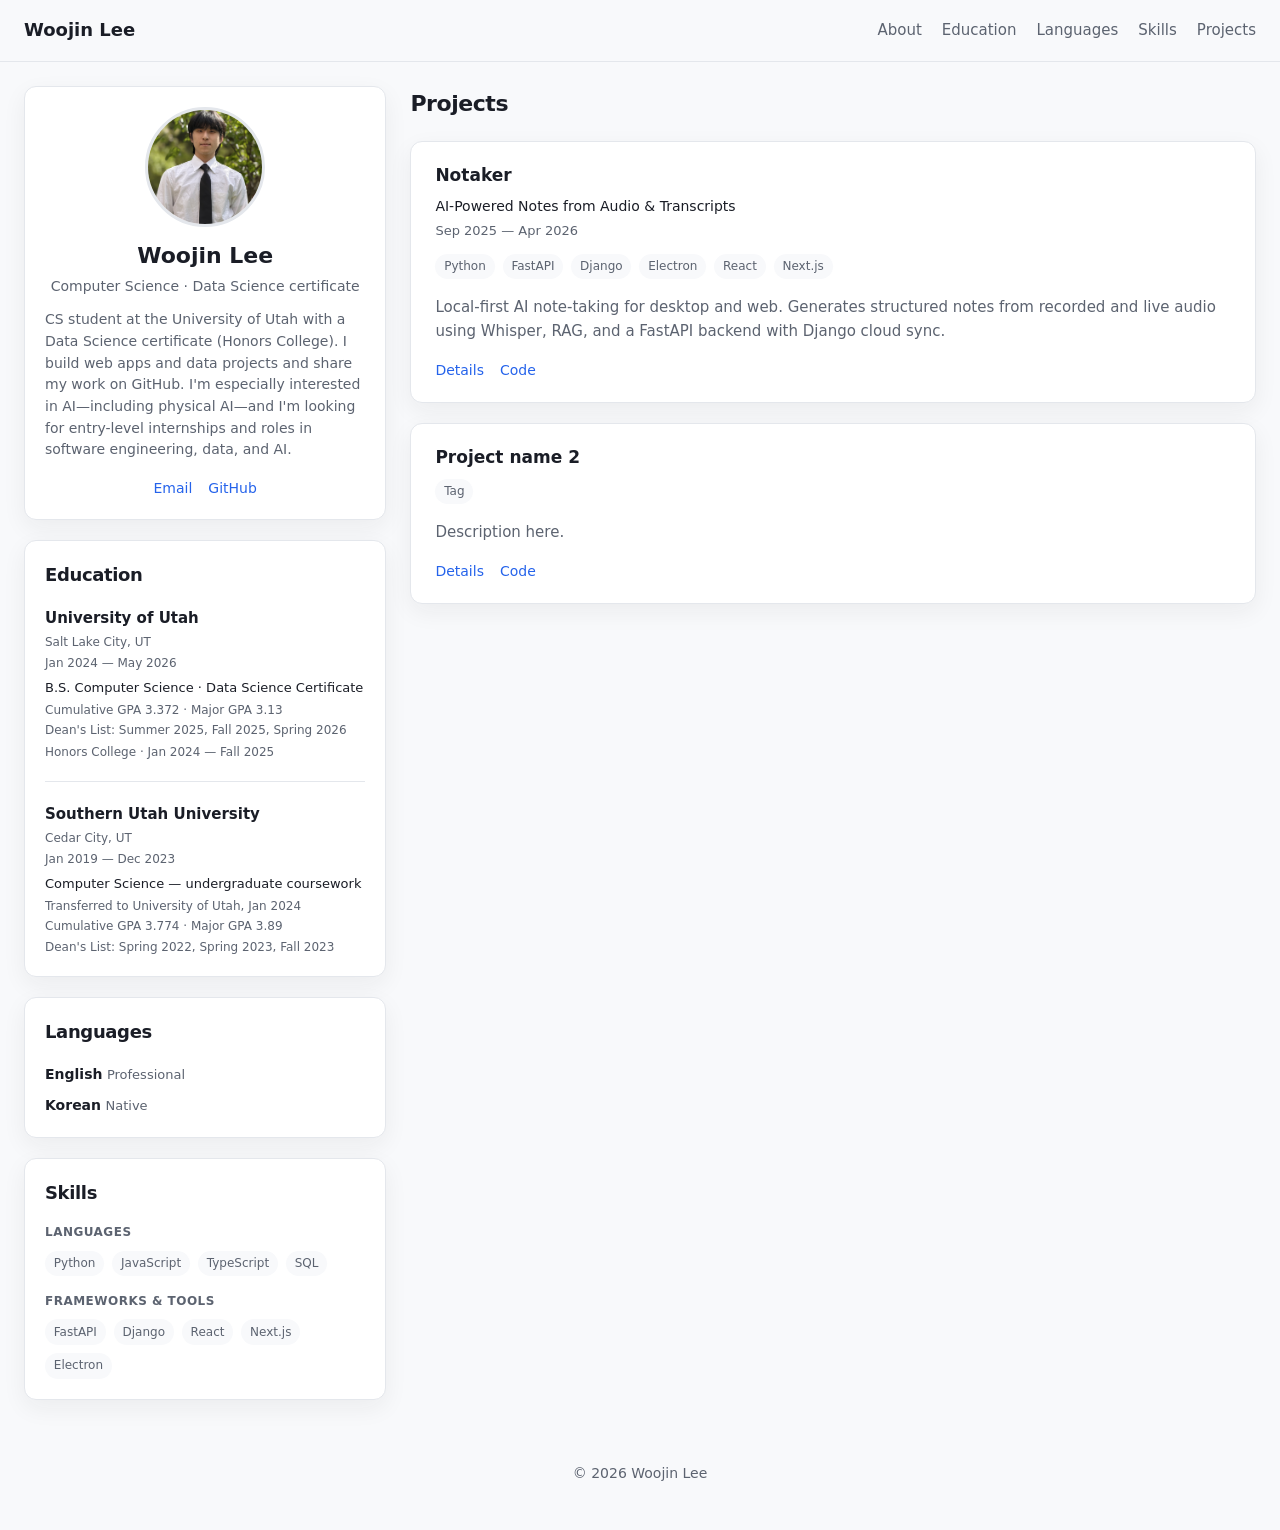
==== index.html @ ba4e92fb "Edit style of index page and add Notaker project" ====
<!DOCTYPE html>
<html lang="en">
<head>
  <meta charset="UTF-8">
  <meta name="viewport" content="width=device-width, initial-scale=1.0">
  <meta name="description" content="Woojin Lee — Portfolio">
  <title>Woojin Lee</title>
  <link rel="stylesheet" href="styles.css">
</head>
<body>
  <header class="site-header">
    <a class="site-name" href="#">Woojin Lee</a>
    <nav class="site-nav" aria-label="Main">
      <a href="#about">About</a>
      <a href="#education">Education</a>
      <a href="#languages">Languages</a>
      <a href="#skills">Skills</a>
      <a href="#projects">Projects</a>
    </nav>
  </header>

  <main class="portfolio-layout">
    <aside class="sidebar">
      <section id="about" class="panel hero" aria-labelledby="about-heading">
        <img
          class="profile-photo"
          src="assets/images/profile.jpeg"
          alt="Woojin Lee profile photo"
          width="120"
          height="120"
        >
        <div class="hero-text">
          <h1 id="about-heading">Woojin Lee</h1>
          <p class="tagline">
            Computer Science · Data Science certificate
          </p>
          <p class="about-bio">
            CS student at the University of Utah with a Data Science certificate (Honors College).
            I build web apps and data projects and share my work on GitHub. I'm especially interested
            in AI—including physical AI—and I'm looking for entry-level internships and roles in
            software engineering, data, and AI.
          </p>
          <div class="hero-links">
            <a href="mailto:leewoojin267@gmail.com">Email</a>
            <a href="https://github.com/UUjL" target="_blank" rel="noopener noreferrer">GitHub</a>
          </div>
        </div>
      </section>

      <section id="education" class="panel" aria-labelledby="education-heading">
        <h2 id="education-heading">Education</h2>
        <ul class="edu-list">
          <li class="edu-item">
            <div class="edu-item-header">
              <h3>University of Utah</h3>
              <p class="edu-aside">
                <span class="edu-location">Salt Lake City, UT</span>
                <span class="edu-dates">Jan 2024 — May 2026</span>
              </p>
            </div>
            <p class="edu-degree">
              B.S. Computer Science · Data Science Certificate
            </p>
            <p class="edu-meta">
              Cumulative GPA 3.372 · Major GPA 3.13
            </p>
            <p class="edu-meta">
              Dean's List: Summer 2025, Fall 2025, Spring 2026
            </p>
            <p class="edu-meta edu-sub">
              Honors College · Jan 2024 — Fall 2025
            </p>
          </li>

          <li class="edu-item">
            <div class="edu-item-header">
              <h3>Southern Utah University</h3>
              <p class="edu-aside">
                <span class="edu-location">Cedar City, UT</span>
                <span class="edu-dates">Jan 2019 — Dec 2023</span>
              </p>
            </div>
            <p class="edu-degree">
              Computer Science — undergraduate coursework
            </p>
            <p class="edu-meta edu-sub">
              Transferred to University of Utah, Jan 2024
            </p>
            <p class="edu-meta">
              Cumulative GPA 3.774 · Major GPA 3.89
            </p>
            <p class="edu-meta">
              Dean's List: Spring 2022, Spring 2023, Fall 2023
            </p>
          </li>
        </ul>
      </section>

      <section id="languages" class="panel" aria-labelledby="languages-heading">
        <h2 id="languages-heading">Languages</h2>
        <ul class="tag-list">
          <li><span class="tag">English</span> <span class="tag-detail">Professional</span></li>
          <li><span class="tag">Korean</span> <span class="tag-detail">Native</span></li>
        </ul>
      </section>

      <section id="skills" class="panel" aria-labelledby="skills-heading">
        <h2 id="skills-heading">Skills</h2>
        <div class="skills-groups">
          <div class="skills-group">
            <h3 class="skills-label">Languages</h3>
            <div class="project-tags">
              <span>Python</span>
              <span>JavaScript</span>
              <span>TypeScript</span>
              <span>SQL</span>
            </div>
          </div>
          <div class="skills-group">
            <h3 class="skills-label">Frameworks &amp; tools</h3>
            <div class="project-tags">
              <span>FastAPI</span>
              <span>Django</span>
              <span>React</span>
              <span>Next.js</span>
              <span>Electron</span>
            </div>
          </div>
        </div>
      </section>
    </aside>

    <section id="projects" class="projects-column" aria-labelledby="projects-heading">
      <h2 id="projects-heading">Projects</h2>
      <div class="project-list">
        <article class="project-card">
          <h3><a href="projects/notaker.html">Notaker</a></h3>
          <p class="project-subtitle">AI-Powered Notes from Audio &amp; Transcripts</p>
          <p class="project-dates">Sep 2025 — Apr 2026</p>
          <div class="project-tags">
            <span>Python</span>
            <span>FastAPI</span>
            <span>Django</span>
            <span>Electron</span>
            <span>React</span>
            <span>Next.js</span>
          </div>
          <p>
            Local-first AI note-taking for desktop and web. Generates structured notes from
            recorded and live audio using Whisper, RAG, and a FastAPI backend with Django cloud sync.
          </p>
          <div class="project-links">
            <a href="projects/notaker.html">Details</a>
            <a href="https://github.com/UUjL" target="_blank" rel="noopener noreferrer">Code</a>
          </div>
        </article>

        <article class="project-card">
          <h3>Project name 2</h3>
          <div class="project-tags">
            <span>Tag</span>
          </div>
          <p>Description here.</p>
          <div class="project-links">
            <a href="#">Details</a>
            <a href="#" target="_blank" rel="noopener noreferrer">Code</a>
          </div>
        </article>
      </div>
    </section>
  </main>

  <footer class="site-footer">
    <p>© 2026 Woojin Lee</p>
  </footer>
</body>
</html>
---- styles.css ----
*,
*::before,
*::after {
  box-sizing: border-box;
}

:root {
  --bg: #f8f9fb;
  --surface: #ffffff;
  --text: #1a1d26;
  --muted: #5c6370;
  --accent: #2563eb;
  --border: #e4e7ec;
  --shadow: 0 8px 24px rgba(26, 29, 38, 0.06);
  --radius: 12px;
  --max-width: 1280px;
}

html {
  scroll-behavior: smooth;
}

body {
  margin: 0;
  font-family: system-ui, -apple-system, "Segoe UI", Roboto, sans-serif;
  line-height: 1.6;
  color: var(--text);
  background: var(--bg);
}

a {
  color: var(--accent);
  text-decoration: none;
}

a:hover {
  text-decoration: underline;
}

img {
  max-width: 100%;
  height: auto;
  display: block;
}

/* Header: name top-left */
.site-header {
  position: sticky;
  top: 0;
  z-index: 10;
  display: flex;
  align-items: center;
  justify-content: space-between;
  gap: 1rem;
  padding: 1rem 1.5rem;
  background: rgba(248, 249, 251, 0.9);
  backdrop-filter: blur(8px);
  border-bottom: 1px solid var(--border);
}

.site-name {
  font-size: 1.125rem;
  font-weight: 700;
  color: var(--text);
  text-decoration: none;
}

.site-name:hover {
  text-decoration: none;
  color: var(--accent);
}

.site-nav {
  display: flex;
  flex-wrap: wrap;
  gap: 0.5rem 1.25rem;
  font-size: 0.9375rem;
}

.site-nav a {
  color: var(--muted);
  text-decoration: none;
}

.site-nav a:hover {
  color: var(--text);
  text-decoration: none;
}

/* Two-column layout: sidebar ~30% · projects ~70% */
.portfolio-layout {
  display: grid;
  grid-template-columns: minmax(0, 3fr) minmax(0, 7fr);
  gap: 1.5rem;
  align-items: start;
  max-width: var(--max-width);
  margin: 0 auto;
  padding: 1.5rem 1.5rem 3rem;
}

.sidebar {
  display: flex;
  flex-direction: column;
  gap: 1.25rem;
  min-width: 0;
}

.panel {
  padding: 1.25rem;
  background: var(--surface);
  border: 1px solid var(--border);
  border-radius: var(--radius);
  box-shadow: var(--shadow);
}

.panel h2 {
  margin: 0 0 1rem;
  font-size: 1.125rem;
  letter-spacing: -0.02em;
}

.projects-column h2 {
  margin: 0 0 1.25rem;
  font-size: 1.375rem;
  letter-spacing: -0.02em;
}

/* About (sidebar) */
.hero {
  display: flex;
  flex-direction: column;
  align-items: center;
  text-align: center;
}

.profile-photo {
  width: 120px;
  height: 120px;
  object-fit: cover;
  border-radius: 50%;
  border: 3px solid var(--border);
  background: #e8eaef;
  margin-bottom: 1rem;
}

.hero-text h1 {
  margin: 0 0 0.35rem;
  font-size: 1.375rem;
  line-height: 1.2;
}

.hero-text .tagline {
  margin: 0 0 0.75rem;
  color: var(--muted);
  font-size: 0.875rem;
}

.about-bio {
  margin: 0 0 1rem;
  font-size: 0.875rem;
  line-height: 1.55;
  color: var(--muted);
  text-align: left;
}

.hero-links {
  display: flex;
  flex-wrap: wrap;
  justify-content: center;
  gap: 0.75rem 1rem;
  font-size: 0.875rem;
}

/* Education */
.edu-list {
  list-style: none;
  margin: 0;
  padding: 0;
  display: flex;
  flex-direction: column;
  gap: 1.25rem;
}

.edu-item {
  padding: 0;
  background: transparent;
  border: none;
  border-radius: 0;
}

.edu-item + .edu-item {
  padding-top: 1.25rem;
  border-top: 1px solid var(--border);
}

.edu-item-header {
  display: flex;
  flex-direction: column;
  align-items: flex-start;
  gap: 0.2rem;
  margin-bottom: 0.35rem;
}

.edu-item h3 {
  margin: 0;
  font-size: 0.9375rem;
}

.edu-aside {
  margin: 0;
  display: flex;
  flex-direction: column;
  gap: 0.1rem;
  font-size: 0.75rem;
  color: var(--muted);
  text-align: left;
}

.edu-location::after {
  content: none;
}

.edu-degree {
  margin: 0 0 0.25rem;
  font-size: 0.8125rem;
  line-height: 1.45;
}

.edu-meta {
  margin: 0;
  color: var(--muted);
  font-size: 0.75rem;
  line-height: 1.45;
}

.edu-meta + .edu-meta {
  margin-top: 0.2rem;
}

.edu-meta.edu-sub {
  margin-top: 0.25rem;
  font-size: 0.75rem;
}

/* Languages */
.tag-list {
  list-style: none;
  margin: 0;
  padding: 0;
  display: flex;
  flex-direction: column;
  gap: 0.5rem;
}

.tag-list li {
  font-size: 0.875rem;
}

.tag-list .tag {
  font-weight: 600;
  color: var(--text);
}

.tag-list .tag-detail {
  color: var(--muted);
  font-size: 0.8125rem;
}

/* Skills */
.skills-groups {
  display: flex;
  flex-direction: column;
  gap: 1rem;
}

.skills-label {
  margin: 0 0 0.5rem;
  font-size: 0.75rem;
  font-weight: 600;
  text-transform: uppercase;
  letter-spacing: 0.04em;
  color: var(--muted);
}

.skills-group .project-tags {
  margin-bottom: 0;
}

/* Projects column */
.projects-column {
  min-width: 0;
}

.project-list {
  display: flex;
  flex-direction: column;
  gap: 1.25rem;
}

.project-card {
  display: flex;
  flex-direction: column;
  padding: 1.25rem 1.5rem;
  background: var(--surface);
  border: 1px solid var(--border);
  border-radius: var(--radius);
  box-shadow: var(--shadow);
  transition: transform 0.15s ease, box-shadow 0.15s ease;
}

.project-card:hover {
  transform: translateY(-2px);
  box-shadow: 0 12px 28px rgba(26, 29, 38, 0.08);
}

.project-card h3 {
  margin: 0 0 0.5rem;
  font-size: 1.0625rem;
}

.project-card h3 a {
  color: inherit;
  text-decoration: none;
}

.project-card h3 a:hover {
  color: var(--accent);
}

.project-card .project-subtitle {
  margin: 0 0 0.25rem;
  font-size: 0.875rem;
  color: var(--text);
  line-height: 1.4;
}

.project-card .project-dates {
  margin: 0 0 0.75rem;
  font-size: 0.8125rem;
  color: var(--muted);
}

/* Project detail pages */
.project-page {
  max-width: 720px;
}

.project-page .back-link {
  display: inline-block;
  margin-bottom: 1.5rem;
  font-size: 0.9375rem;
  color: var(--muted);
}

.project-page .back-link:hover {
  color: var(--accent);
}

.project-page h1 {
  margin: 0 0 0.5rem;
  font-size: 1.75rem;
}

.project-page .project-lead {
  margin: 0 0 0.35rem;
  color: var(--muted);
  font-size: 1.05rem;
}

.project-page .project-dates {
  margin: 0 0 1.25rem;
  font-size: 0.875rem;
  color: var(--muted);
}

.project-page .project-tags {
  margin-bottom: 2rem;
}

.project-page section h2 {
  font-size: 1.125rem;
  margin: 0 0 0.75rem;
}

.project-page section {
  margin-bottom: 2rem;
}

.project-page section p {
  margin: 0 0 0.75rem;
}

.project-page section p:last-child {
  margin-bottom: 0;
}

.project-page section ul {
  margin: 0;
  padding-left: 1.25rem;
  color: var(--muted);
  font-size: 0.9375rem;
}

.project-page section li + li {
  margin-top: 0.35rem;
}

.project-card p {
  margin: 0 0 1rem;
  flex: 1;
  color: var(--muted);
  font-size: 0.9375rem;
}

.project-tags {
  display: flex;
  flex-wrap: wrap;
  gap: 0.5rem;
  margin-bottom: 1rem;
}

.project-tags span {
  padding: 0.2rem 0.55rem;
  font-size: 0.75rem;
  color: var(--muted);
  background: var(--bg);
  border-radius: 999px;
}

.project-links {
  display: flex;
  gap: 1rem;
  font-size: 0.875rem;
  margin-top: auto;
}

.site-footer {
  max-width: var(--max-width);
  margin: 0 auto;
  padding: 0 1.5rem 2rem;
  text-align: center;
  color: var(--muted);
  font-size: 0.875rem;
}

@media (max-width: 900px) {
  .portfolio-layout {
    grid-template-columns: 1fr;
  }

  .site-header {
    flex-direction: column;
    align-items: flex-start;
  }
}

@media (max-width: 600px) {
  .portfolio-layout {
    padding: 1rem 1rem 2.5rem;
  }

  .site-nav {
    gap: 0.35rem 0.75rem;
    font-size: 0.875rem;
  }
}
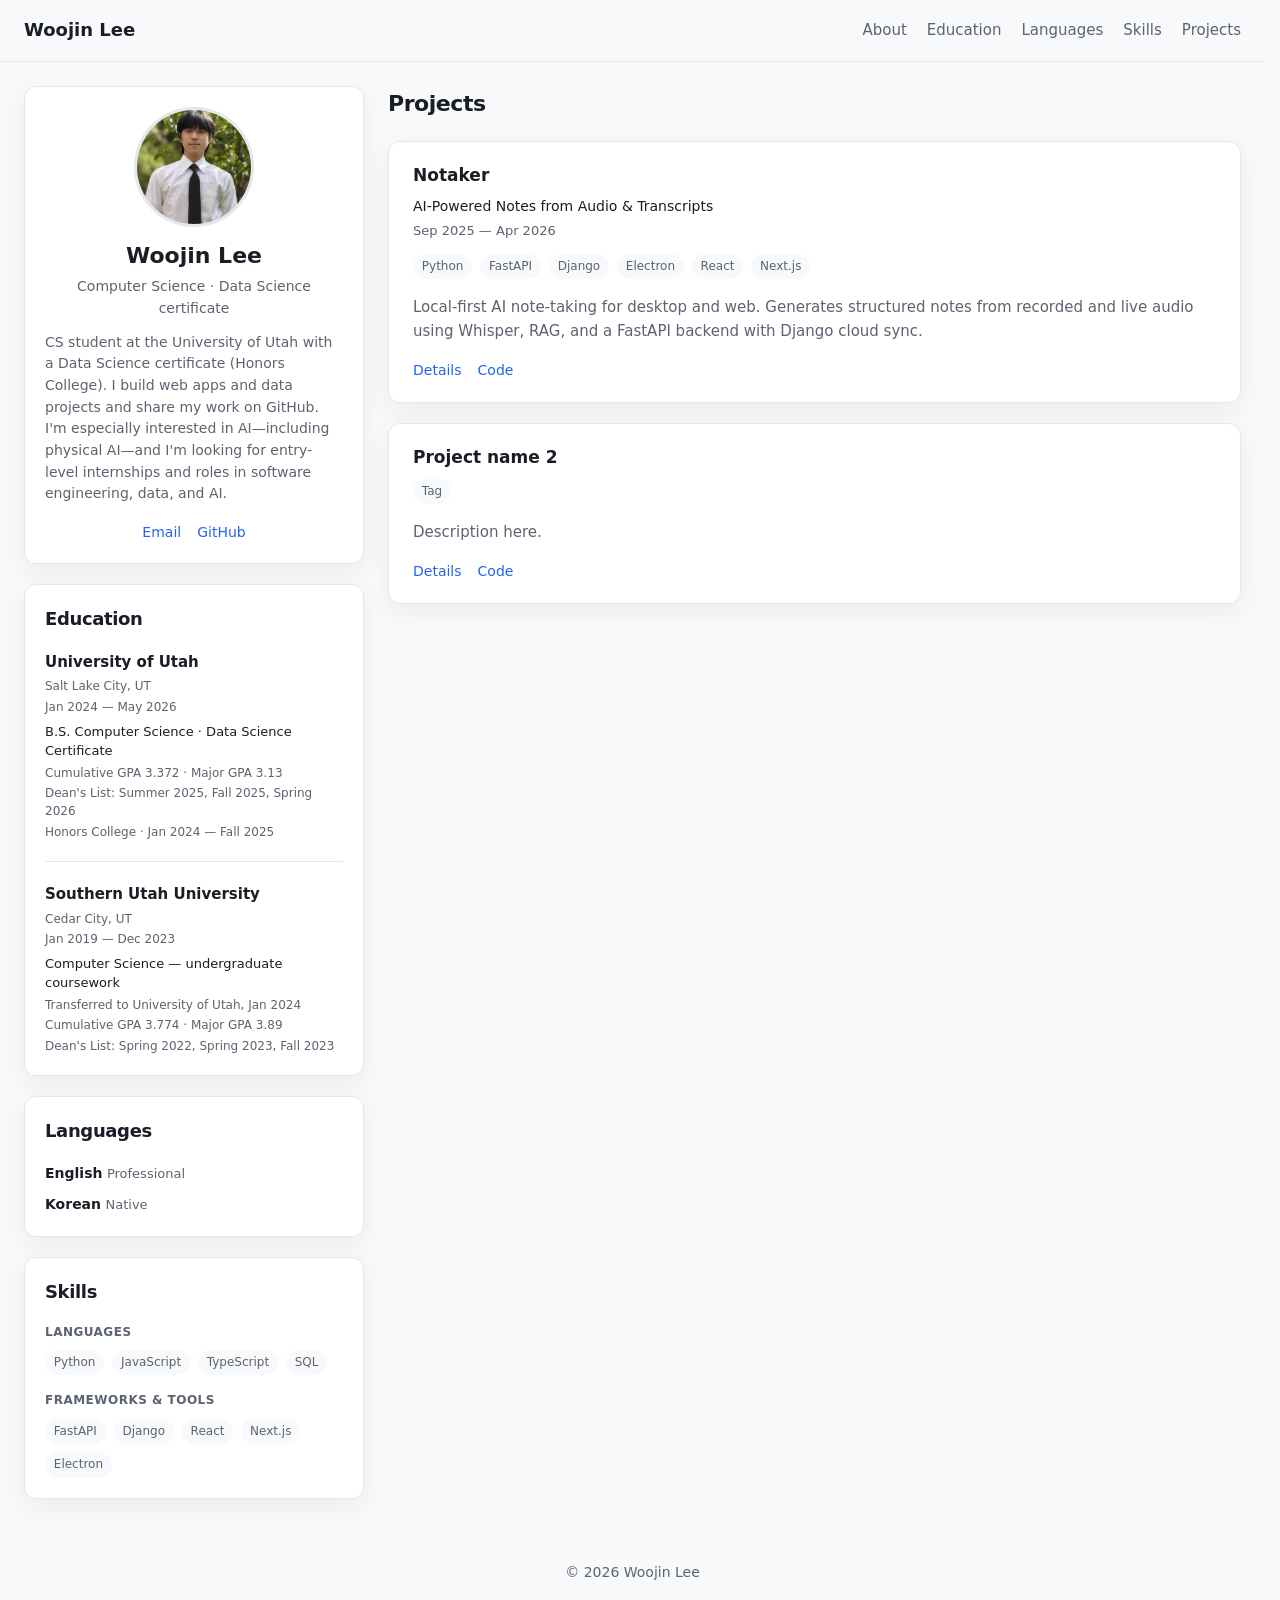
==== commit 1f88c0b2: "fix window bug v1" ====
--- a/index.html
+++ b/index.html
@@ -5,7 +5,7 @@
   <meta name="viewport" content="width=device-width, initial-scale=1.0">
   <meta name="description" content="Woojin Lee — Portfolio">
   <title>Woojin Lee</title>
-  <link rel="stylesheet" href="styles.css">
+  <link rel="stylesheet" href="styles.css?v=2">
 </head>
 <body>
   <header class="site-header">
--- a/styles.css
+++ b/styles.css
@@ -14,18 +14,32 @@
   --shadow: 0 8px 24px rgba(26, 29, 38, 0.06);
   --radius: 12px;
   --max-width: 1280px;
+  --sidebar-width: 340px;
 }
 
 html {
   scroll-behavior: smooth;
+  /* Windows: reserve scrollbar space so 30/70 grid doesn't shift */
+  scrollbar-gutter: stable;
 }
 
 body {
   margin: 0;
-  font-family: system-ui, -apple-system, "Segoe UI", Roboto, sans-serif;
+  overflow-x: hidden;
+  font-family:
+    system-ui,
+    -apple-system,
+    BlinkMacSystemFont,
+    "Segoe UI",
+    Roboto,
+    "Helvetica Neue",
+    Arial,
+    sans-serif;
   line-height: 1.6;
   color: var(--text);
   background: var(--bg);
+  -webkit-text-size-adjust: 100%;
+  text-size-adjust: 100%;
 }
 
 a {
@@ -87,18 +101,22 @@
   text-decoration: none;
 }
 
-/* Two-column layout: sidebar ~30% · projects ~70% */
+/* Two-column layout: fixed sidebar + fluid projects (stable on Windows) */
 .portfolio-layout {
-  display: grid;
-  grid-template-columns: minmax(0, 3fr) minmax(0, 7fr);
+  display: flex;
+  flex-direction: row;
+  align-items: flex-start;
   gap: 1.5rem;
-  align-items: start;
+  width: 100%;
   max-width: var(--max-width);
   margin: 0 auto;
   padding: 1.5rem 1.5rem 3rem;
 }
 
 .sidebar {
+  flex: 0 0 var(--sidebar-width);
+  width: var(--sidebar-width);
+  max-width: 100%;
   display: flex;
   flex-direction: column;
   gap: 1.25rem;
@@ -161,6 +179,7 @@
   line-height: 1.55;
   color: var(--muted);
   text-align: left;
+  overflow-wrap: break-word;
 }
 
 .hero-links {
@@ -288,7 +307,9 @@
 
 /* Projects column */
 .projects-column {
+  flex: 1 1 0;
   min-width: 0;
+  width: 0; /* flex overflow fix for Chrome/Edge on Windows */
 }
 
 .project-list {
@@ -417,6 +438,7 @@
   flex-wrap: wrap;
   gap: 0.5rem;
   margin-bottom: 1rem;
+  overflow-wrap: anywhere;
 }
 
 .project-tags span {
@@ -443,9 +465,20 @@
   font-size: 0.875rem;
 }
 
-@media (max-width: 900px) {
+@media (max-width: 960px) {
   .portfolio-layout {
-    grid-template-columns: 1fr;
+    flex-direction: column;
+  }
+
+  .sidebar {
+    flex: 1 1 auto;
+    width: 100%;
+    max-width: none;
+  }
+
+  .projects-column {
+    flex: 1 1 auto;
+    width: 100%;
   }
 
   .site-header {
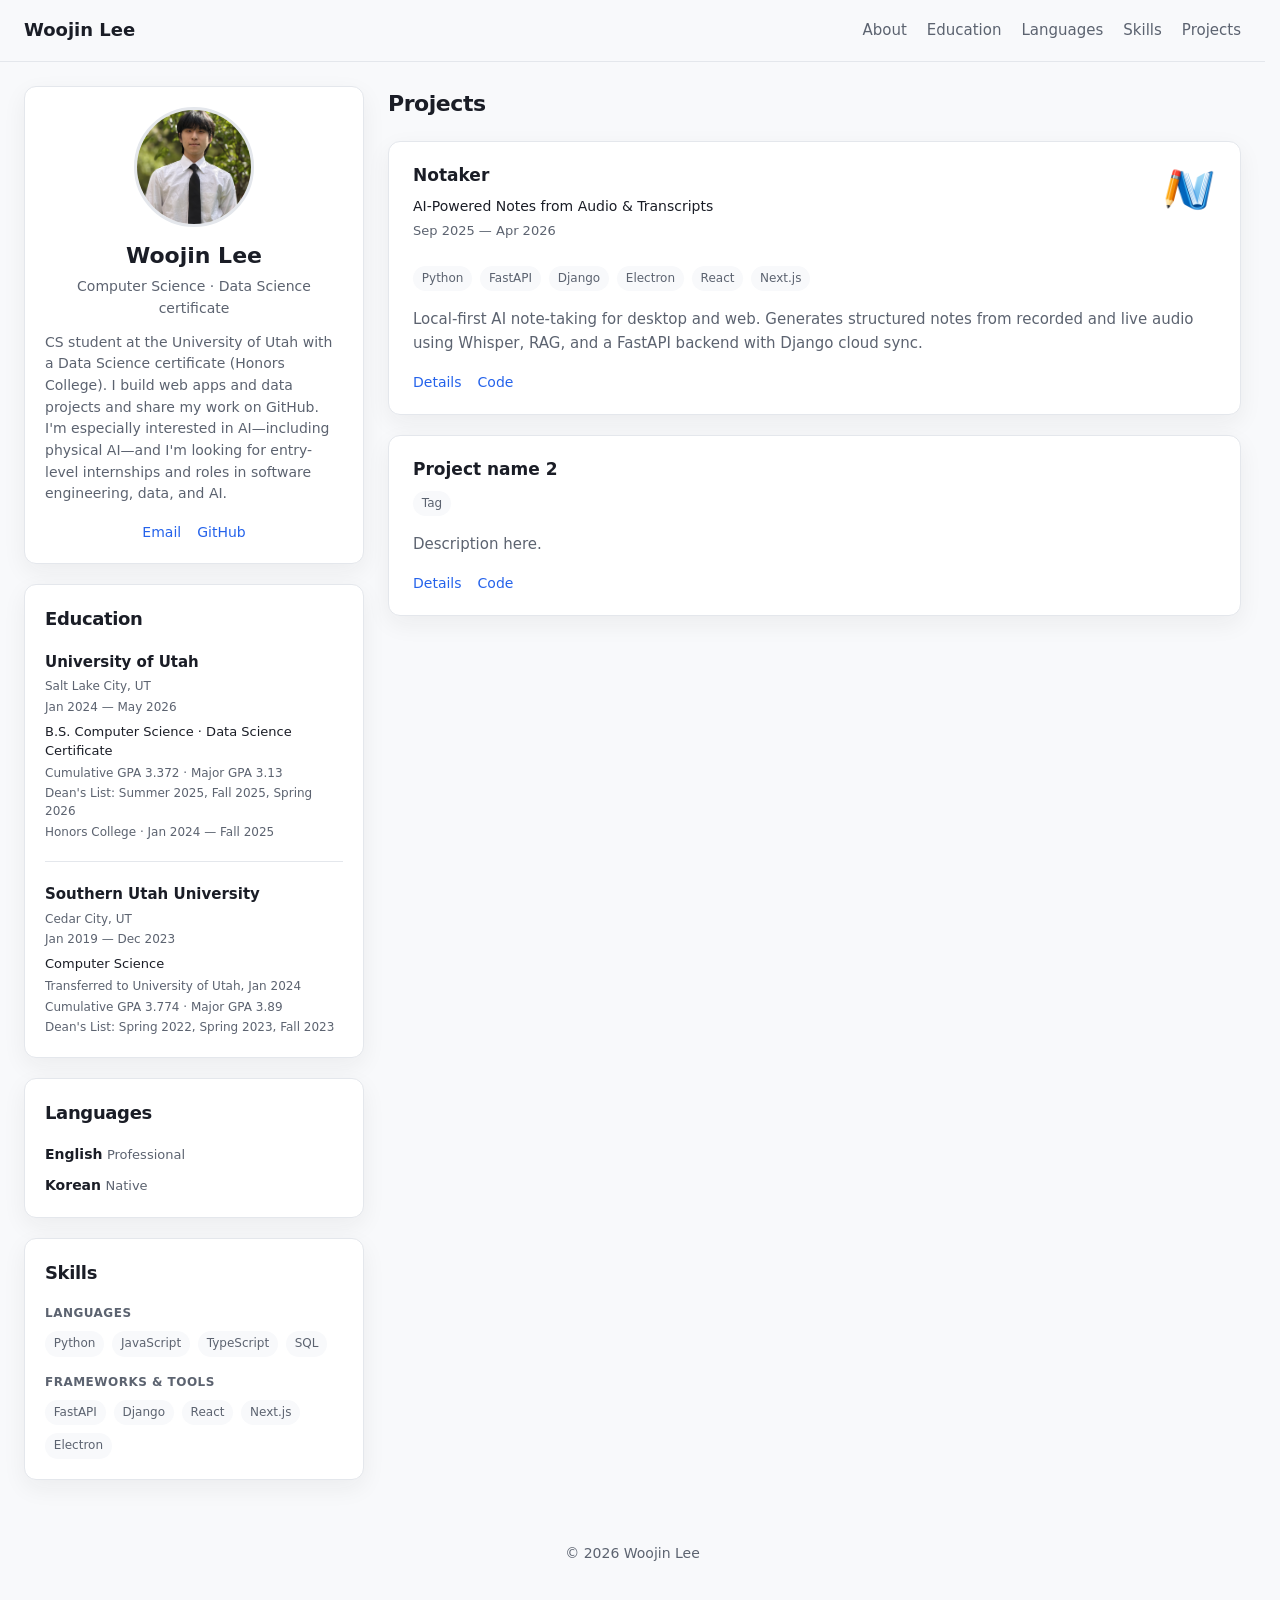
==== commit 4276d7bd: "Add notaker project logo" ====
--- a/index.html
+++ b/index.html
@@ -5,7 +5,7 @@
   <meta name="viewport" content="width=device-width, initial-scale=1.0">
   <meta name="description" content="Woojin Lee — Portfolio">
   <title>Woojin Lee</title>
-  <link rel="stylesheet" href="styles.css?v=2">
+  <link rel="stylesheet" href="styles.css">
 </head>
 <body>
   <header class="site-header">
@@ -81,7 +81,7 @@
               </p>
             </div>
             <p class="edu-degree">
-              Computer Science — undergraduate coursework
+              Computer Science
             </p>
             <p class="edu-meta edu-sub">
               Transferred to University of Utah, Jan 2024
@@ -134,9 +134,20 @@
       <h2 id="projects-heading">Projects</h2>
       <div class="project-list">
         <article class="project-card">
-          <h3><a href="projects/notaker.html">Notaker</a></h3>
-          <p class="project-subtitle">AI-Powered Notes from Audio &amp; Transcripts</p>
-          <p class="project-dates">Sep 2025 — Apr 2026</p>
+          <div class="project-card-header">
+            <div class="project-card-title">
+              <h3><a href="projects/notaker.html">Notaker</a></h3>
+              <p class="project-subtitle">AI-Powered Notes from Audio &amp; Transcripts</p>
+              <p class="project-dates">Sep 2025 — Apr 2026</p>
+            </div>
+            <img
+              class="project-logo"
+              src="assets/images/notaker-logo.png"
+              alt="Notaker logo"
+              width="56"
+              height="56"
+            >
+          </div>
           <div class="project-tags">
             <span>Python</span>
             <span>FastAPI</span>
@@ -173,5 +184,23 @@
   <footer class="site-footer">
     <p>© 2026 Woojin Lee</p>
   </footer>
+
+  <script>
+    (function () {
+      var header = document.querySelector(".site-header");
+      if (!header) return;
+      function setHeaderOffset() {
+        document.documentElement.style.setProperty(
+          "--header-height",
+          header.offsetHeight + "px"
+        );
+      }
+      setHeaderOffset();
+      window.addEventListener("resize", setHeaderOffset);
+      if (document.fonts && document.fonts.ready) {
+        document.fonts.ready.then(setHeaderOffset);
+      }
+    })();
+  </script>
 </body>
 </html>
--- a/styles.css
+++ b/styles.css
@@ -15,10 +15,13 @@
   --radius: 12px;
   --max-width: 1280px;
   --sidebar-width: 340px;
+  --header-height: 56px; /* fallback; JS sets exact .site-header height */
 }
 
 html {
   scroll-behavior: smooth;
+  /* Anchor links: offset = top bar height only (set in JS) */
+  scroll-padding-top: var(--header-height);
   /* Windows: reserve scrollbar space so 30/70 grid doesn't shift */
   scrollbar-gutter: stable;
 }
@@ -329,6 +332,36 @@
   transition: transform 0.15s ease, box-shadow 0.15s ease;
 }
 
+.project-card-header {
+  display: flex;
+  align-items: flex-start;
+  justify-content: space-between;
+  gap: 1rem;
+  margin-bottom: 0.75rem;
+}
+
+.project-card-title {
+  flex: 1;
+  min-width: 0;
+}
+
+.project-card-header .project-subtitle,
+.project-card-header .project-dates {
+  margin-bottom: 0.25rem;
+}
+
+.project-card-header .project-dates {
+  margin-bottom: 0;
+}
+
+.project-logo {
+  flex-shrink: 0;
+  width: 56px;
+  height: 56px;
+  object-fit: contain;
+  border-radius: 10px;
+}
+
 .project-card:hover {
   transform: translateY(-2px);
   box-shadow: 0 12px 28px rgba(26, 29, 38, 0.08);
@@ -375,6 +408,27 @@
 
 .project-page .back-link:hover {
   color: var(--accent);
+}
+
+.project-page-header {
+  display: flex;
+  align-items: flex-start;
+  justify-content: space-between;
+  gap: 1.25rem;
+  margin-bottom: 1.25rem;
+}
+
+.project-page-header .project-lead {
+  margin-bottom: 0.35rem;
+}
+
+.project-page-header .project-dates {
+  margin-bottom: 0;
+}
+
+.project-logo--lg {
+  width: 72px;
+  height: 72px;
 }
 
 .project-page h1 {
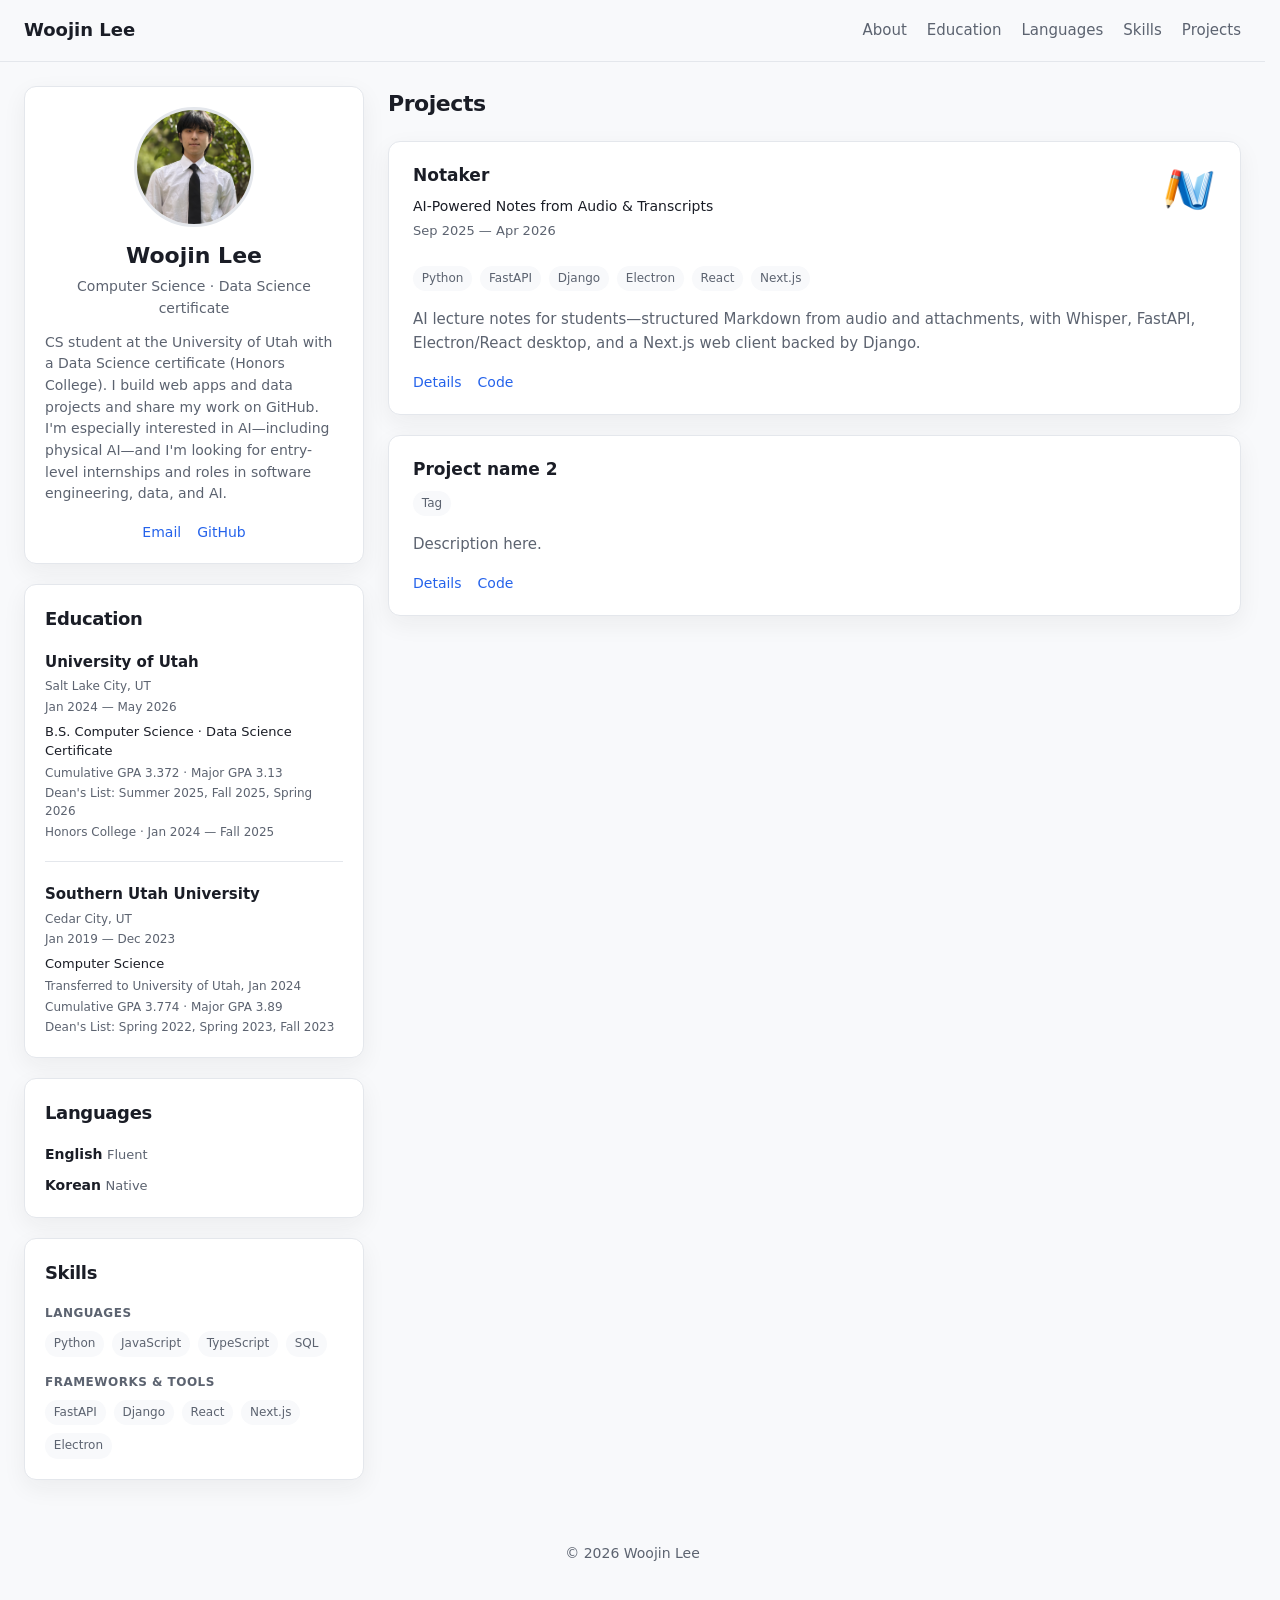
==== commit c91661c0: "Notaker projet summary" ====
--- a/index.html
+++ b/index.html
@@ -99,7 +99,7 @@
       <section id="languages" class="panel" aria-labelledby="languages-heading">
         <h2 id="languages-heading">Languages</h2>
         <ul class="tag-list">
-          <li><span class="tag">English</span> <span class="tag-detail">Professional</span></li>
+          <li><span class="tag">English</span> <span class="tag-detail">Fluent</span></li>
           <li><span class="tag">Korean</span> <span class="tag-detail">Native</span></li>
         </ul>
       </section>
@@ -157,8 +157,8 @@
             <span>Next.js</span>
           </div>
           <p>
-            Local-first AI note-taking for desktop and web. Generates structured notes from
-            recorded and live audio using Whisper, RAG, and a FastAPI backend with Django cloud sync.
+            AI lecture notes for students—structured Markdown from audio and attachments, with
+            Whisper, FastAPI, Electron/React desktop, and a Next.js web client backed by Django.
           </p>
           <div class="project-links">
             <a href="projects/notaker.html">Details</a>
--- a/styles.css
+++ b/styles.css
@@ -333,15 +333,14 @@
 }
 
 .project-card-header {
-  display: flex;
-  align-items: flex-start;
-  justify-content: space-between;
+  display: grid;
+  grid-template-columns: minmax(0, 1fr) auto;
+  align-items: start;
   gap: 1rem;
   margin-bottom: 0.75rem;
 }
 
 .project-card-title {
-  flex: 1;
   min-width: 0;
 }
 
@@ -355,9 +354,12 @@
 }
 
 .project-logo {
-  flex-shrink: 0;
+  grid-column: 2;
+  grid-row: 1;
+  justify-self: end;
   width: 56px;
   height: 56px;
+  max-width: 56px; /* override global img { max-width: 100% } — fixes Safari/Mac wrap */
   object-fit: contain;
   border-radius: 10px;
 }
@@ -396,12 +398,22 @@
 
 /* Project detail pages */
 .project-page {
-  max-width: 720px;
+  max-width: 800px;
+  margin: 0 auto;
+  padding: 1.5rem 1.5rem 4rem;
+}
+
+.project-page-card {
+  padding: 2rem 2.25rem;
+  background: var(--surface);
+  border: 1px solid var(--border);
+  border-radius: var(--radius);
+  box-shadow: var(--shadow);
 }
 
 .project-page .back-link {
   display: inline-block;
-  margin-bottom: 1.5rem;
+  margin-bottom: 1.25rem;
   font-size: 0.9375rem;
   color: var(--muted);
 }
@@ -411,11 +423,19 @@
 }
 
 .project-page-header {
-  display: flex;
-  align-items: flex-start;
-  justify-content: space-between;
+  display: grid;
+  grid-template-columns: minmax(0, 1fr) auto;
+  align-items: start;
   gap: 1.25rem;
-  margin-bottom: 1.25rem;
+  margin-bottom: 1.5rem;
+  padding-bottom: 1.5rem;
+  border-bottom: 1px solid var(--border);
+}
+
+.project-page-header .project-logo {
+  grid-column: 2;
+  grid-row: 1;
+  justify-self: end;
 }
 
 .project-page-header .project-lead {
@@ -429,6 +449,7 @@
 .project-logo--lg {
   width: 72px;
   height: 72px;
+  max-width: 72px;
 }
 
 .project-page h1 {
@@ -448,36 +469,116 @@
   color: var(--muted);
 }
 
-.project-page .project-tags {
+.project-page-card .project-tags {
   margin-bottom: 2rem;
 }
 
-.project-page section h2 {
+.project-page-section h2 {
   font-size: 1.125rem;
+  font-weight: 600;
   margin: 0 0 0.75rem;
-}
-
-.project-page section {
-  margin-bottom: 2rem;
-}
-
-.project-page section p {
+  color: var(--text);
+}
+
+.project-page-section {
+  margin-bottom: 1.75rem;
+}
+
+.project-page-section:last-of-type {
+  margin-bottom: 0;
+}
+
+.project-page-section p {
   margin: 0 0 0.75rem;
-}
-
-.project-page section p:last-child {
+  color: var(--muted);
+  font-size: 0.9375rem;
+  line-height: 1.65;
+}
+
+.project-page-section p:last-child {
   margin-bottom: 0;
 }
 
-.project-page section ul {
+.project-page-section ul {
   margin: 0;
   padding-left: 1.25rem;
   color: var(--muted);
   font-size: 0.9375rem;
-}
-
-.project-page section li + li {
+  line-height: 1.65;
+}
+
+.project-page-section li + li {
   margin-top: 0.35rem;
+}
+
+.project-page-section ol {
+  margin: 0;
+  padding-left: 1.35rem;
+  color: var(--muted);
+  font-size: 0.9375rem;
+  line-height: 1.65;
+}
+
+.project-page-section ol li + li {
+  margin-top: 0.5rem;
+}
+
+.project-page-note {
+  margin-top: 0.75rem !important;
+  font-size: 0.875rem !important;
+  font-style: italic;
+}
+
+.project-tech-list {
+  margin: 0;
+  font-size: 0.9375rem;
+}
+
+.project-tech-list dt {
+  margin: 0 0 0.25rem;
+  font-weight: 600;
+  color: var(--text);
+  font-size: 0.8125rem;
+  text-transform: uppercase;
+  letter-spacing: 0.03em;
+}
+
+.project-tech-list dt:not(:first-child) {
+  margin-top: 1rem;
+}
+
+.project-tech-list dd {
+  margin: 0;
+  color: var(--muted);
+  line-height: 1.55;
+}
+
+.project-app-links {
+  margin: 0 0 1.25rem;
+  font-size: 0.9375rem;
+}
+
+.project-app-links a {
+  font-weight: 600;
+}
+
+.project-app-links span {
+  margin: 0 0.5rem;
+  color: var(--border);
+}
+
+.project-page-section a {
+  font-weight: 500;
+}
+
+.project-page-actions {
+  display: flex;
+  flex-wrap: wrap;
+  gap: 1rem;
+  margin-top: 2rem;
+  padding-top: 1.5rem;
+  border-top: 1px solid var(--border);
+  font-size: 0.9375rem;
 }
 
 .project-card p {
@@ -550,4 +651,12 @@
     gap: 0.35rem 0.75rem;
     font-size: 0.875rem;
   }
-}
+
+  .project-page {
+    padding: 1rem 1rem 2.5rem;
+  }
+
+  .project-page-card {
+    padding: 1.5rem 1.25rem;
+  }
+}
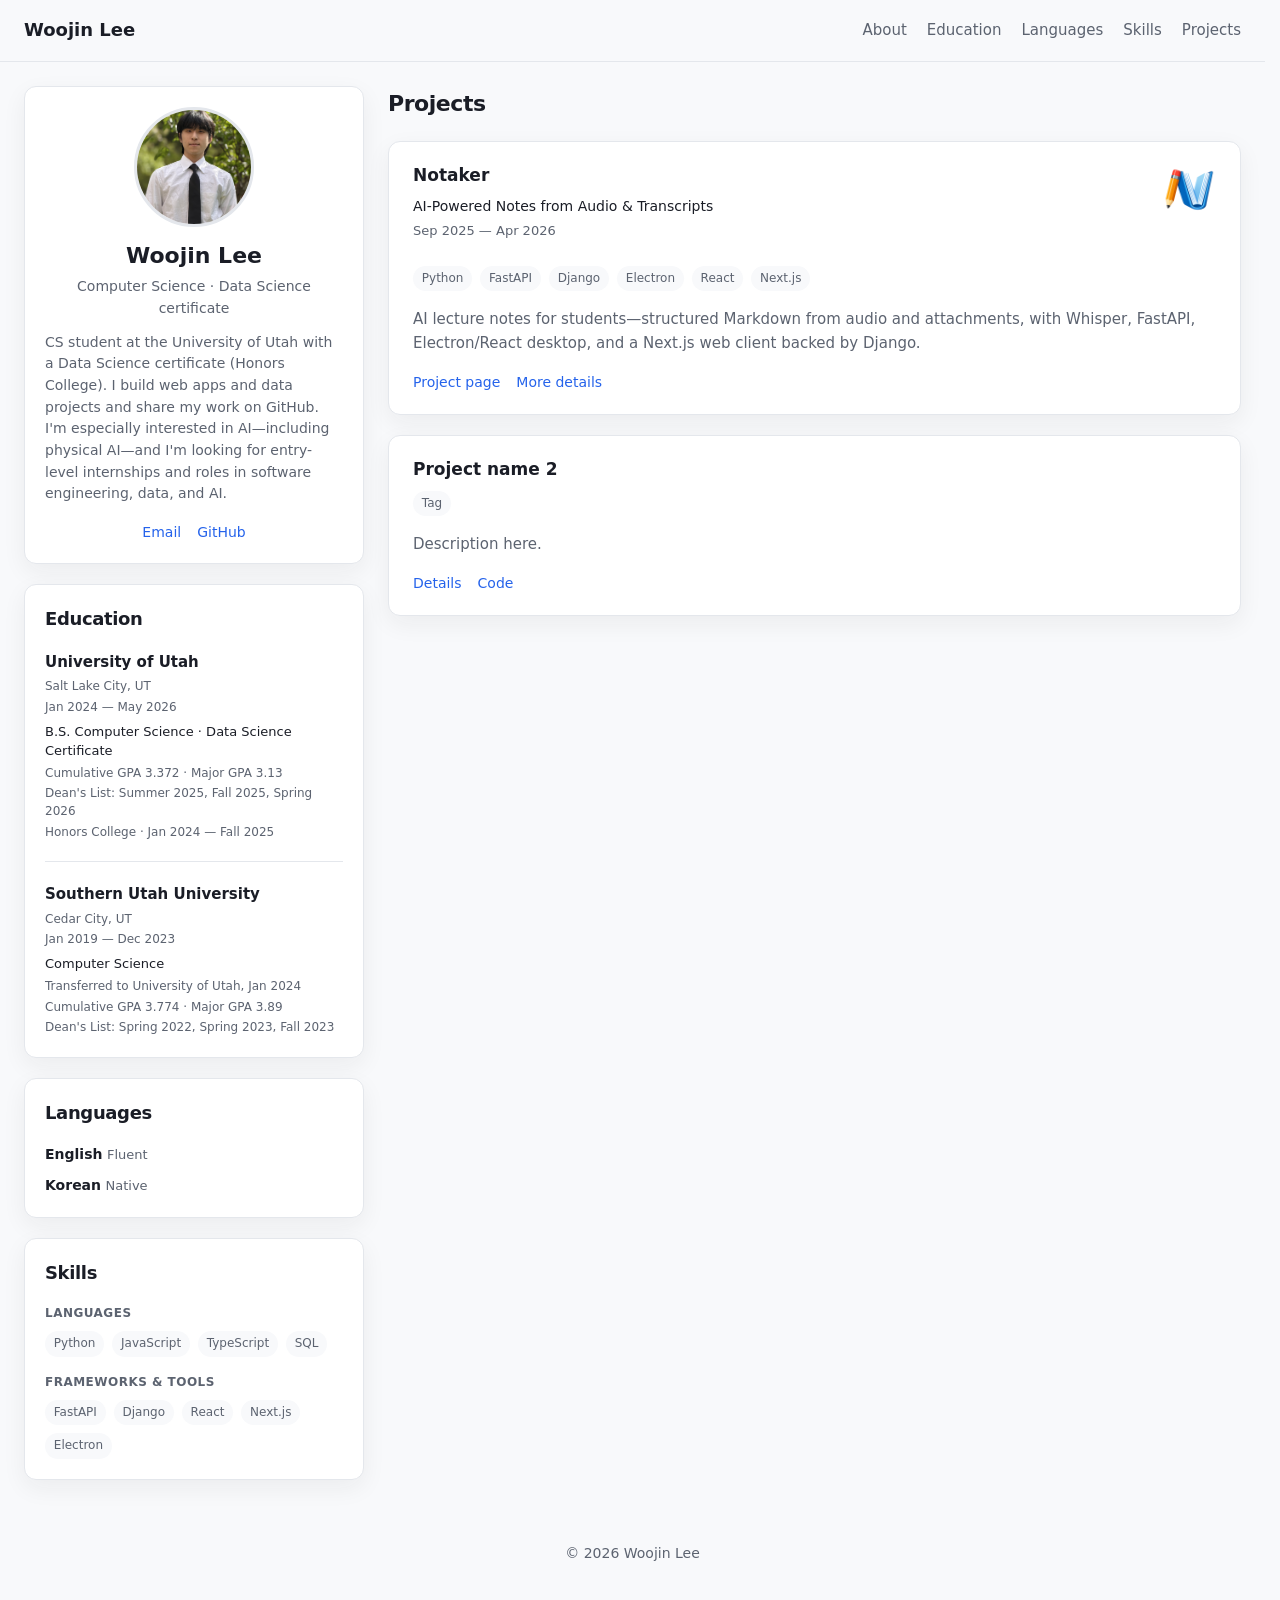
==== commit f4c59d95: "Add more links on notaker project page" ====
--- a/index.html
+++ b/index.html
@@ -9,14 +9,16 @@
 </head>
 <body>
   <header class="site-header">
-    <a class="site-name" href="#">Woojin Lee</a>
-    <nav class="site-nav" aria-label="Main">
-      <a href="#about">About</a>
-      <a href="#education">Education</a>
-      <a href="#languages">Languages</a>
-      <a href="#skills">Skills</a>
-      <a href="#projects">Projects</a>
-    </nav>
+    <div class="site-header-inner">
+      <a class="site-name" href="#">Woojin Lee</a>
+      <nav class="site-nav" aria-label="Main">
+        <a href="#about">About</a>
+        <a href="#education">Education</a>
+        <a href="#languages">Languages</a>
+        <a href="#skills">Skills</a>
+        <a href="#projects">Projects</a>
+      </nav>
+    </div>
   </header>
 
   <main class="portfolio-layout">
@@ -161,8 +163,8 @@
             Whisper, FastAPI, Electron/React desktop, and a Next.js web client backed by Django.
           </p>
           <div class="project-links">
-            <a href="projects/notaker.html">Details</a>
-            <a href="https://github.com/UUjL" target="_blank" rel="noopener noreferrer">Code</a>
+            <a href="projects/notaker.html">Project page</a>
+            <a href="https://capstone.cs.utah.edu/groups/notaker/-/wikis/home" target="_blank" rel="noopener noreferrer">More details</a>
           </div>
         </article>
 
--- a/styles.css
+++ b/styles.css
@@ -65,14 +65,23 @@
   position: sticky;
   top: 0;
   z-index: 10;
+  padding: 1rem 0;
+  background: rgba(248, 249, 251, 0.9);
+  backdrop-filter: blur(8px);
+  border-bottom: 1px solid var(--border);
+}
+
+.site-header-inner {
   display: flex;
   align-items: center;
   justify-content: space-between;
   gap: 1rem;
-  padding: 1rem 1.5rem;
-  background: rgba(248, 249, 251, 0.9);
-  backdrop-filter: blur(8px);
-  border-bottom: 1px solid var(--border);
+  flex-wrap: wrap;
+  width: 100%;
+  max-width: var(--max-width);
+  margin: 0 auto;
+  padding: 0 1.5rem;
+  box-sizing: border-box;
 }
 
 .site-name {
@@ -397,10 +406,20 @@
 }
 
 /* Project detail pages */
-.project-page {
-  max-width: 800px;
+.project-page-shell {
+  width: 100%;
+  max-width: var(--max-width);
   margin: 0 auto;
   padding: 1.5rem 1.5rem 4rem;
+  box-sizing: border-box;
+}
+
+.project-page {
+  width: 100%;
+  max-width: 44rem;
+  margin: 0 auto;
+  padding: 0;
+  box-sizing: border-box;
 }
 
 .project-page-card {
@@ -571,6 +590,30 @@
   font-weight: 500;
 }
 
+.project-poster {
+  margin: 0;
+}
+
+.project-poster img {
+  width: 100%;
+  max-width: 100%;
+  height: auto;
+  border: 1px solid var(--border);
+  border-radius: var(--radius);
+  box-shadow: var(--shadow);
+}
+
+.project-poster img:hover {
+  opacity: 0.92;
+}
+
+.project-poster figcaption {
+  margin-top: 0.75rem;
+  font-size: 0.875rem;
+  color: var(--muted);
+  text-align: center;
+}
+
 .project-page-actions {
   display: flex;
   flex-wrap: wrap;
@@ -636,7 +679,7 @@
     width: 100%;
   }
 
-  .site-header {
+  .site-header-inner {
     flex-direction: column;
     align-items: flex-start;
   }
@@ -652,7 +695,7 @@
     font-size: 0.875rem;
   }
 
-  .project-page {
+  .project-page-shell {
     padding: 1rem 1rem 2.5rem;
   }
 
